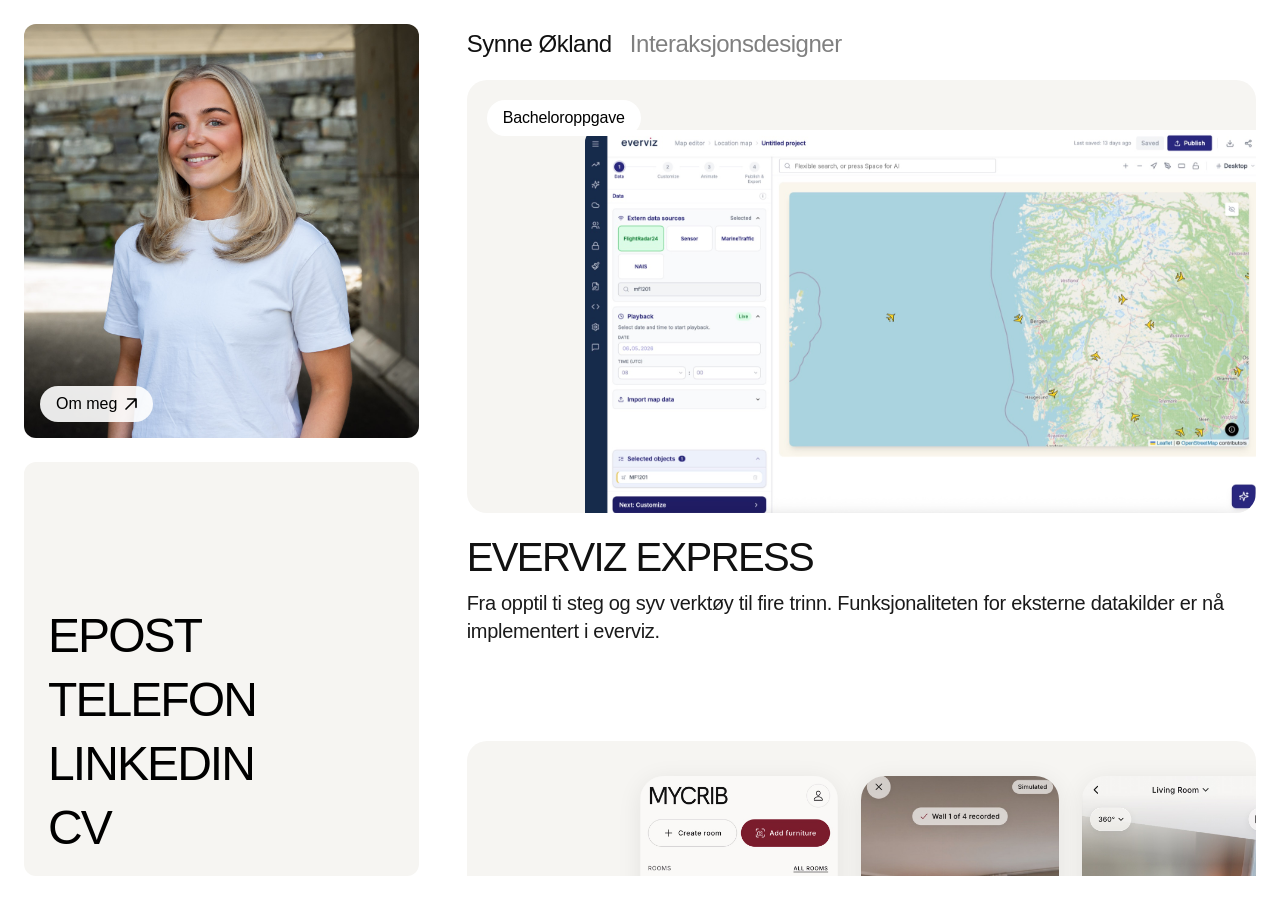
==== index.html @ ce594c03 "Brukersitater og co-design-workshop Co-Authored-By: Claude Opus 5.5 <noreply@anthropic.com>" ====
<!DOCTYPE html>
<html lang="no">

<head>
  <meta charset="UTF-8" />
  <meta name="viewport" content="width=device-width, initial-scale=1.0" />
  <title>Synne Økland — UX Portfolio</title>
  <link rel="preconnect" href="https://fonts.googleapis.com" />
  <link rel="preconnect" href="https://fonts.gstatic.com" crossorigin />
  <link href="https://fonts.googleapis.com/css2?family=Inter:wght@400;500;600&display=swap" rel="stylesheet" />
  <link rel="stylesheet" href="css/styles.css?v=9" />
</head>

<body>
  <div class="page-shell page-shell--case page-shell--home">

    <!-- Venstre kolonne: bilde øverst, kontaktlenker under -->
    <aside class="page-sidebar">
      <div class="card-home card-home--image">
        <img class="card-home__photo" src="assets/images/portrait.jpg" alt="Portrett av Synne Økland" />
      </div>
      <div class="card-home card-home--links">
        <div class="card-home__links">
          <a class="contact-link" href="mailto:synne.okland@gmail.com">
            <span class="contact-link__text">Epost</span>
            <span class="contact-link__icon"><img src="assets/icons/arrow-up-right.svg" alt="" /></span>
          </a>
          <a class="contact-link" href="tel:+4790672564">
            <span class="contact-link__text">Telefon</span>
            <span class="contact-link__icon"><img src="assets/icons/arrow-up-right.svg" alt="" /></span>
          </a>
          <a class="contact-link" href="https://www.linkedin.com/in/synne-%C3%B8kland-1a6081264/" target="_blank" rel="noopener">
            <span class="contact-link__text">Linkedin</span>
            <span class="contact-link__icon"><img src="assets/icons/arrow-up-right.svg" alt="" /></span>
          </a>
          <a class="contact-link" href="assets/cv.pdf" target="_blank" rel="noopener">
            <span class="contact-link__text">cv</span>
            <span class="contact-link__icon"><img src="assets/icons/arrow-up-right.svg" alt="" /></span>
          </a>
        </div>
      </div>
    </aside>

    <!-- Innhold: scrollbar liste med prosjekter -->
    <main class="page-content page-content--home">
      <header class="page-nav">
        <h1 class="page-nav__title page-nav__title--project">Synne Økland <span class="page-nav__role">Interaksjonsdesigner</span></h1>
      </header>

      <a class="project-card project-card--featured" href="everviz.html">
        <div class="project-card__media">
          <span class="project-card__badge">Bacheloroppgave</span>
          <div class="project-card__frame project-card__frame--everviz">
            <img src="assets/images/project-everviz.jpg" alt="Skjermbilde av everviz-dashbordet" />
          </div>
        </div>
        <div class="project-card__header">
          <p class="project-card__title">everviz express</p>
          <span class="icon-button icon-button--outline">
            <img src="assets/icons/arrow-up-right.svg" alt="" />
          </span>
        </div>
        <p class="project-card__text">Fra opptil ti steg og syv verktøy til fire trinn. Funksjonaliteten for eksterne datakilder er nå implementert i everviz.</p>
      </a>

      <a class="project-card" href="mycrib.html">
        <div class="project-card__media">
          <div class="project-card__phones">
            <img src="assets/images/mycrib-home.jpg" alt="MyCrib hjemskjerm" />
            <img src="assets/images/mycrib-scan-room.jpg" alt="MyCrib skanner rommet" />
            <img src="assets/images/mycrib-chat.jpg" alt="MyCrib rom med chat" />
          </div>
        </div>
        <div class="project-card__header">
          <p class="project-card__title">MyCrib</p>
          <span class="icon-button icon-button--outline">
            <img src="assets/icons/arrow-up-right.svg" alt="" />
          </span>
        </div>
        <p class="project-card__text">Interiørhjelp like enkelt som ChatGPT, men med rommets faktiske mål.</p>
      </a>

      <section class="project-more" aria-labelledby="more-title">
        <h2 class="project-more__title" id="more-title">Andre prosjekter</h2>
        <div class="project-more__grid">
          <a class="project-card project-card--small" href="changewatcher.html">
            <div class="project-card__media">
              <div class="project-card__frame project-card__frame--changewatcher-1">
                <img src="assets/images/project-changewatcher-2.jpg" alt="Skjermbilde av Change Watcher, del 1" />
              </div>
              <div class="project-card__frame project-card__frame--changewatcher-2">
                <img src="assets/images/project-changewatcher-1.png" alt="Skjermbilde av Change Watcher, del 2" />
              </div>
            </div>
            <div class="project-card__header">
              <p class="project-card__title">Change Watcher</p>
              <span class="icon-button icon-button--outline">
                <img src="assets/icons/arrow-up-right.svg" alt="" />
              </span>
            </div>
            <p class="project-card__text">90 % av testdeltakerne syntes funksjonen gjorde det lettere å følge med på designendringer.</p>
          </a>

          <a class="project-card project-card--small" href="academy.html">
            <div class="project-card__media">
              <div class="project-card__frame project-card__frame--academy">
                <img src="assets/images/project-academy.jpg" alt="Skjermbilde av Academy-plattformen" />
              </div>
            </div>
            <div class="project-card__header">
              <p class="project-card__title">Omega 365 Academy</p>
              <span class="icon-button icon-button--outline">
                <img src="assets/icons/arrow-up-right.svg" alt="" />
              </span>
            </div>
            <p class="project-card__text">Kurs, videoer og artikler fikk en tydelig struktur, og brukerne fant raskere fram.</p>
          </a>

          <a class="project-card project-card--small" href="myeachtrax.html">
            <div class="project-card__media">
              <div class="project-card__mockup">
                <img src="assets/images/myeachtrax-hero.png" alt="MyEachtraX på mobil" />
              </div>
            </div>
            <div class="project-card__header">
              <p class="project-card__title">MyEachtraX</p>
              <span class="icon-button icon-button--outline">
                <img src="assets/icons/arrow-up-right.svg" alt="" />
              </span>
            </div>
            <p class="project-card__text">Alle testdeltakerne løste oppgavene raskere enn før, bare gjennom bedre design.</p>
          </a>
        </div>
      </section>

    </main>
  </div>
  <script src="js/scroll.js?v=2"></script>
  <script src="js/about.js?v=6"></script>
</body>

</html>
---- css/styles.css ----
/* ===========================================================
   Design tokens (from Figma variables)
   =========================================================== */
:root {
  /* Colors */
  --color-primary: #dffd95;
  --color-secondary: #ffbfe0;
  --color-highlight: #ffffff;
  --color-heading: #0c0908;
  --color-body: #777777;
  --color-surface: #f6f5f2;
  --color-background: #fdfcfb;
  --color-grey-500: #777777;
  --color-white: #ffffff;
  --color-black: #000000;

  /* Spacing */
  --space-4: 4px;
  --space-16: 16px;
  --space-24: 24px;
  --space-48: 48px;
  --space-64: 64px;

  /* Radius */
  --radius-large: 12px;
  --radius-medium: 16px;
  --radius-pill: 21px;

  /* Typography */
  --font-family: 'Inter', -apple-system, BlinkMacSystemFont, sans-serif;

  --heading-h1-size: 48px;
  --heading-h1-weight: 500;
  --heading-h1-line-height: 100%;

  --body-size: 16px;
  --body-weight: 400;
  --body-line-height: 24px;

  --overline-large-size: 20px;
  --overline-large-weight: 500;
  --overline-large-line-height: 100%;

  --shadow-icon-button: 0px 3px 5px 0px rgba(0, 0, 0, 0.25);
}

/* ===========================================================
   Reset
   =========================================================== */
*,
*::before,
*::after {
  box-sizing: border-box;
}

html,
body {
  margin: 0;
  padding: 0;
}

body {
  background: var(--color-white);
  font-family: var(--font-family);
  color: var(--color-heading);
  -webkit-font-smoothing: antialiased;
}

img {
  display: block;
  max-width: 100%;
}

a {
  color: inherit;
  text-decoration: none;
}

p {
  margin: 0;
}

/* ===========================================================
   Layout — home-cards grid
   =========================================================== */
.home {
  width: 100%;
  height: 100vh;
  background: var(--color-white);
  display: flex;
}

.home-cards {
  display: grid;
  grid-template-columns: repeat(3, minmax(280px, 1fr));
  grid-template-rows: repeat(2, 1fr);
  gap: var(--space-24);
  padding: var(--space-24);
  width: 100%;
  height: 100%;
}

.home-cards .card-home {
  height: 100%;
}

/* ===========================================================
   Card base
   =========================================================== */
.card-home {
  position: relative;
  display: flex;
  flex-direction: column;
  justify-content: space-between;
  border-radius: var(--radius-large);
  padding: var(--space-24);
  overflow: hidden;
  background: var(--color-surface);
}

.card-home--image {
  justify-content: flex-end;
  padding: var(--space-24);
}

.card-home--links {
  justify-content: flex-end;
}

.card-home__photo {
  position: absolute;
  inset: 0;
  width: 150.04%;
  height: 100%;
  max-width: none;
  left: -32.07%;
  top: 0;
  object-fit: cover;
  pointer-events: none;
}

/* ===========================================================
   Nav-card spotlight interaction (from Figma "State=hover" variants)
   Hovering one nav-card dims the other three; the hovered card
   optionally tints to its accent color; the icon-button loses
   its border on the hovered card.
   =========================================================== */
.card-home--nav {
  cursor: pointer;
  transition: background-color 0.25s ease, opacity 0.25s ease;
}

.home-cards:has(.card-home--nav:hover) .card-home--nav:not(:hover) {
  background: var(--color-background);
  opacity: 0.4;
}

.card-home--nav[data-accent="primary"]:hover {
  background: var(--color-primary);
}

.card-home--nav[data-accent="secondary"]:hover {
  background: var(--color-secondary);
}

.card-home--nav:hover .icon-button {
  border-color: transparent;
}

/* Prosjektene mine: default shows a star, hover swaps it for the arrow icon-button */
.card-home--star-swap .icon-button {
  display: none;
}

.card-home--star-swap:hover .card-home__star {
  display: none;
}

.card-home--star-swap:hover .icon-button {
  display: flex;
}

.card-home__top {
  display: flex;
  align-items: center;
  justify-content: flex-end;
  width: 100%;
}

.card-home__bottom {
  display: flex;
  flex-direction: column;
  gap: var(--space-16);
  width: 100%;
}

.card-home__eyebrow {
  font-weight: var(--overline-large-weight);
  font-size: var(--overline-large-size);
  line-height: var(--overline-large-line-height);
  color: var(--color-grey-500);
  text-transform: uppercase;
  margin: 0;
}

.card-home__title {
  font-weight: var(--heading-h1-weight);
  font-size: var(--heading-h1-size);
  line-height: var(--heading-h1-line-height);
  color: var(--color-heading);
  text-transform: uppercase;
  margin: 0;
  max-width: 350px;
}

.card-home__text {
  font-weight: var(--body-weight);
  font-size: var(--body-size);
  line-height: var(--body-line-height);
  color: var(--color-body);
  margin: 0;
}

/* Icon button (top-right circular button) */
.icon-button {
  display: flex;
  align-items: center;
  justify-content: center;
  width: 41px;
  height: 41px;
  padding: var(--space-4);
  border-radius: var(--radius-pill);
  border: 0.2px solid var(--color-grey-500);
  background: var(--color-surface);
  box-shadow: var(--shadow-icon-button);
  flex-shrink: 0;
}

.icon-button img {
  width: 24px;
  height: 24px;
}

.card-home__star {
  width: 41px;
  height: 41px;
  flex-shrink: 0;
  filter: drop-shadow(0px 3px 5px rgba(0, 0, 0, 0.25));
}

/* Contact links list card */
.card-home__links {
  display: flex;
  flex-direction: column;
  gap: var(--space-16);
  width: 100%;
}

.contact-link {
  display: inline-flex;
  align-items: center;
  gap: 0;
  transition: gap 0.2s ease;
}

.contact-link__text {
  font-weight: var(--heading-h1-weight);
  font-size: var(--heading-h1-size);
  line-height: var(--heading-h1-line-height);
  color: var(--color-black);
  text-transform: uppercase;
  white-space: nowrap;
}

.contact-link__icon {
  display: flex;
  align-items: center;
  justify-content: center;
  width: 0;
  height: 41px;
  padding: 0;
  border-radius: var(--radius-pill);
  background: var(--color-background);
  box-shadow: var(--shadow-icon-button);
  overflow: hidden;
  opacity: 0;
  flex-shrink: 0;
  transition: width 0.2s ease, opacity 0.2s ease;
}

.contact-link__icon img {
  width: 24px;
  height: 24px;
  flex-shrink: 0;
}

.contact-link:hover,
.contact-link:focus-visible {
  gap: 8px;
}

.contact-link:hover .contact-link__icon,
.contact-link:focus-visible .contact-link__icon {
  width: 41px;
  opacity: 1;
}

/* ===========================================================
   Projects page (sidebar + scrollable project list)
   Uses the EXACT same 3-column/2-row grid math as .home-cards so
   the portrait/links cards never change size when navigating here.
   =========================================================== */
.page-shell {
  display: grid;
  grid-template-columns: repeat(3, minmax(280px, 1fr));
  grid-template-rows: repeat(2, 1fr);
  gap: var(--space-24);
  padding: var(--space-24);
  height: 100vh;
  background: var(--color-background);
}

.page-sidebar {
  grid-column: 1;
  grid-row: 1 / span 2;
  display: flex;
  flex-direction: column;
  gap: var(--space-24);
  min-height: 0;
}

.page-sidebar .card-home {
  flex: 1 1 0;
  min-height: 0;
}

.page-content {
  grid-column: 2 / span 2;
  grid-row: 1 / span 2;
  min-width: 0;
  min-height: 0;
  height: 100%;
  overflow-y: auto;
  display: flex;
  flex-direction: column;
  gap: var(--space-64);
  /* .page-shell already contributes 24px of grid gap here; this adds
     the remaining 24px so the sidebar-to-content space totals 48px,
     without touching the shared grid gap that keeps column widths
     identical to .home-cards. */
  padding-left: var(--space-24);
}

.page-nav {
  position: sticky;
  top: 0;
  z-index: 2;
  min-height: 41px;
  display: flex;
  align-items: center;
  justify-content: space-between;
  background: var(--color-background);
}

/* Forsida: 32px fra overskrift til første prosjekt (ikke 64px som mellom prosjektene).
   16px padding gir en ren kant når innhold scroller under den sticky toppen. */
.page-content:not(.page-content--project) .page-nav {
  box-sizing: content-box;
  padding-bottom: var(--space-16);
  margin-bottom: calc(var(--space-32, 32px) - var(--space-64) - var(--space-16));
}

.page-nav__left {
  display: flex;
  align-items: center;
  gap: var(--space-16);
}

.page-nav__title {
  font-family: var(--font-family);
  font-weight: 600;
  font-size: 24px;
  color: var(--color-black);
  margin: 0;
}

/* Icon-button variant used on the fdfcfb page background (no drop shadow, per design feedback) */
.icon-button--ghost {
  background: var(--color-background);
  box-shadow: none;
  text-decoration: none;
}

.page-nav__close {
  display: flex;
  align-items: center;
  justify-content: center;
  width: 61px;
  height: 61px;
}

.project-card {
  display: flex;
  flex-direction: column;
  gap: var(--space-16);
  width: 100%;
  cursor: pointer;
}

/* Reference box is the Figma frame: 889 x 488 */
.project-card__media {
  position: relative;
  background: var(--color-surface);
  border-radius: var(--radius-large);
  overflow: hidden;
  aspect-ratio: 889 / 488;
}

.project-card__frame {
  position: absolute;
  overflow: hidden;
}

.project-card__frame img {
  display: block;
  width: 100%;
  height: 100%;
  object-fit: cover;
}

/* MyCrib: three phone screens side by side, cropped at the bottom like the other cards */
.project-card__phones {
  position: absolute;
  left: 22%;
  top: 8%;
  display: flex;
  gap: 3%;
  width: 100%;
}

.project-card__phones img {
  width: 25%;
  height: auto;
  border-radius: 24px;
  box-shadow: 0 4px 24px rgba(0, 0, 0, 0.08);
}

/* Single mockup image centred in the card (MyEachtraX) */
.project-card__mockup {
  position: absolute;
  inset: 6% 0 6% 0;
  display: flex;
  justify-content: center;
}

.project-card__mockup img {
  height: 100%;
  width: auto;
}

/* Exact left/top/width/height % = Figma px offsets ÷ 889 (w) or 488 (h) */
.project-card__frame--everviz {
  left: 15%;
  top: 11.48%;
  width: 85.94%;
  height: 89.55%;
  border-top-left-radius: var(--radius-large);
  border-bottom-right-radius: var(--radius-large);
}

.project-card__frame--academy {
  left: 13.42%;
  top: 15.16%;
  width: 86.61%;
  height: 90.37%;
  border-top-left-radius: var(--radius-large);
  border-bottom-right-radius: var(--radius-large);
}

.project-card__frame--myeachtrax {
  left: 11.81%;
  top: 8.4%;
  width: 87.96%;
  height: 91.6%;
  border-top-left-radius: var(--radius-large);
  border-bottom-right-radius: var(--radius-large);
}

.project-card__frame--changewatcher-1 {
  left: 15%;
  top: 11.07%;
  width: 62.32%;
  height: 108.4%;
  border-top-left-radius: var(--radius-medium);
  border-top-right-radius: var(--radius-medium);
}

/* Change Watcher's two images use Figma's exact (non-centered) crop
   offsets instead of object-fit:cover, so no unintended edge of the
   source screenshot (e.g. the pink UI chrome) bleeds into view. */
.project-card__frame--changewatcher-1 img {
  position: absolute;
  left: -57.49%;
  top: -1.32%;
  width: 158.84%;
  height: 101.32%;
  max-width: none;
  object-fit: unset;
}

.project-card__frame--changewatcher-2 img {
  position: absolute;
  left: -1.71%;
  top: -1.31%;
  width: 103.4%;
  height: 118.12%;
  max-width: none;
  object-fit: unset;
}

.project-card__frame--changewatcher-2 {
  left: 81.03%;
  top: 11.07%;
  width: 49.83%;
  height: 109.84%;
  border-top-left-radius: var(--radius-medium);
  border-top-right-radius: var(--radius-medium);
}

/* Arrow button only appears when the whole project-card is hovered/focused */
.project-card .icon-button {
  opacity: 0;
  transition: opacity 0.2s ease;
}

.project-card:hover .icon-button,
.project-card:focus-within .icon-button {
  opacity: 1;
}

.project-card__header {
  display: flex;
  align-items: flex-end;
  gap: 8px;
}

.project-card__title {
  font-family: var(--font-family);
  font-weight: 600;
  font-size: 32px;
  color: var(--color-black);
  text-transform: uppercase;
  margin: 0;
}

.project-card__text {
  font-weight: var(--body-weight);
  font-size: var(--body-size);
  line-height: var(--body-line-height);
  color: var(--color-body);
  max-width: 591px;
  margin: 0;
}

.project-card__link {
  color: var(--color-body);
  text-decoration: underline;
}

/* ===========================================================
   Case study page (everviz.html)
   Typography, colours and spacing modelled on the reference case
   study layout: tight Helvetica display type, grey labels, large
   section rhythm (144px), rounded light-grey media frames.
   4pt system: every size, line-height and spacing is a multiple of 4.
   =========================================================== */
:root {
  --case-font: 'Helvetica Neue', Helvetica, Arial, sans-serif;
  --case-ink: #111111;
  --case-text: #1a1a1a;
  --case-muted: #808080;
  --case-line: #e6e6e6;
  --case-media-bg: #f6f5f2;
  --case-radius: 20px;

  --case-title-size: 72px;
  --case-h2-size: 40px;
  --case-h3-size: 24px;
  --case-body-size: 20px;
  --case-label-size: 16px;
  --case-caption-size: 16px;

  /* line-heights (4pt) */
  --case-body-lh: 28px;
  --case-label-lh: 20px;
  --case-caption-lh: 24px;

  --case-section-gap: 144px;
  --case-sub-gap: 48px;
}

.page-shell--case {
  background: var(--color-white);
}

.page-content--project {
  gap: 0;
}

/* Nav: flat white circles with a thin grey border, dark icons */
.page-content--project .page-nav {
  min-height: 40px;
  box-sizing: content-box;
  padding-bottom: var(--space-16);
  background: var(--color-white);
}

.page-content--project .page-nav__close {
  width: 40px;
  height: 40px;
}

.icon-button--outline {
  width: 40px;
  height: 40px;
  background: var(--color-white);
  border: 1px solid var(--case-line);
  box-shadow: none;
}

.icon-button--outline img {
  filter: brightness(0);
}

.page-nav__title--project {
  font-family: var(--case-font);
  font-weight: 500;
  font-size: 24px;
  letter-spacing: -0.02em;
  color: var(--case-ink);
}

/* ---------- Article ---------- */
.case {
  width: 100%;
  padding: 64px 0 var(--case-section-gap);
  font-family: var(--case-font);
  color: var(--case-text);
}

.case :where(p, h1, h2, h3, dl, dd, ul, figure) {
  margin: 0;
}

.case__intro {
  padding-bottom: 20px;
  border-bottom: 1px solid var(--case-line);
}

.case__title {
  font-weight: 500;
  font-size: var(--case-title-size);
  line-height: var(--case-title-size);
  letter-spacing: -0.045em;
  color: var(--case-ink);
  text-transform: uppercase;
}

.case__client {
  margin-top: 16px;
  font-size: 20px;
  line-height: 28px;
  letter-spacing: -0.015em;
  color: var(--case-muted);
}

/* Overview: facts column (30%) + description/context column */
.case__overview {
  display: grid;
  grid-template-columns: 30% minmax(0, 1fr);
  column-gap: 40px;
  align-items: start;
  margin-top: 40px;
}

.case__facts,
.case__summary {
  display: flex;
  flex-direction: column;
  gap: 32px;
}

.case__label {
  margin-bottom: 8px;
  font-size: var(--case-label-size);
  line-height: var(--case-label-lh);
  letter-spacing: -0.01em;
  color: var(--case-muted);
  text-transform: uppercase;
}

.case__text {
  font-size: var(--case-body-size);
  line-height: var(--case-body-lh);
  letter-spacing: -0.015em;
  color: var(--case-text);
}

.case__line {
  display: block;
  line-height: 32px;
}

/* ---------- Media ---------- */
.case__media {
  position: relative;
  overflow: hidden;
  background: var(--case-media-bg);
  border-radius: var(--case-radius);
}

.case__media--hero {
  margin-top: 48px;
  padding: 36px 72px;
}

.case__media--hero img {
  width: 100%;
  height: auto;
  border-radius: 8px;
  box-shadow: 0 4px 24px rgba(0, 0, 0, 0.06);
}

.case__figure {
  margin-top: 24px;
}

.case__media-row {
  display: grid;
  grid-template-columns: repeat(2, minmax(0, 1fr));
  gap: 20px;
}

.case__media-row--3 {
  grid-template-columns: repeat(3, minmax(0, 1fr));
}

.case__media--contain,
.case__media--placeholder {
  display: flex;
  align-items: center;
  justify-content: center;
  height: 360px;
  padding: 36px;
}

.case__media--contain img {
  max-width: 100%;
  max-height: 100%;
  width: auto;
  height: auto;
  border-radius: 8px;
}

.case__media--tall {
  height: 480px;
}

/* Status pill next to the client line (e.g. «Pågår») */
.case__status {
  display: inline-block;
  margin-left: 12px;
  padding: 4px 12px;
  border-radius: 20px;
  background: var(--case-media-bg);
  font-size: 14px;
  line-height: 20px;
  color: var(--case-text);
  vertical-align: 2px;
}

/* Hero with phone screenshots side by side */
.case__media--phones {
  margin-top: 48px;
  display: flex;
  justify-content: center;
  gap: 32px;
  padding: 48px 32px;
}

.case__media--phones img {
  width: calc((100% - 64px) / 3);
  max-width: 240px;
  height: auto;
  border-radius: 24px;
  box-shadow: 0 4px 24px rgba(0, 0, 0, 0.08);
}

/* Figma sheets (design system, proposal sections): image at natural ratio inside a grey frame */
.case__media--sheet {
  display: flex;
  align-items: flex-start;
  justify-content: center;
  padding: 32px;
}

.case__media--sheet img {
  width: 100%;
  height: auto;
  border-radius: 8px;
  box-shadow: 0 4px 24px rgba(0, 0, 0, 0.06);
}

.case__media--sheet-wide {
  padding: 40px 48px;
}

.case__figure + .case__figure {
  margin-top: 32px;
}

/* Hero with a transparent device mockup: no shadow box, capped height */
.case__media--mockup {
  display: flex;
  justify-content: center;
  padding: 48px;
}

.case__media--mockup img {
  width: auto;
  max-width: 100%;
  height: 560px;
  object-fit: contain;
  border-radius: 0;
  box-shadow: none;
}

.case__media--phones-4 {
  gap: 24px;
}

.case__media--phones-4 img {
  width: calc((100% - 72px) / 4);
  border-radius: 20px;
}

.case__media-row .case__media--sheet {
  padding: 16px;
}

.case__media--video {
  padding: 32px;
}

.case__media--video video {
  display: block;
  width: 100%;
  border-radius: 8px;
  box-shadow: 0 4px 24px rgba(0, 0, 0, 0.06);
}

/* Merknad om noe som ikke er ferdig */
.case__note {
  padding: 16px 20px;
  border-radius: 12px;
  background: var(--case-media-bg);
  font-size: var(--case-body-size);
  line-height: var(--case-body-lh);
  letter-spacing: -0.015em;
  color: var(--case-text);
}

.case__media-row--compare {
  align-items: stretch;
}

.case__media-row--compare .case__media--sheet {
  align-items: center;
}

.case__compare-item {
  display: flex;
  flex-direction: column;
  min-width: 0;
}

.case__compare-item .case__media {
  flex: 1;
}

.case__compare-item .case__caption {
  margin: 12px 0 0;
  min-height: 72px;
}

/* Telefonbilder: to store side om side, eller én i en kontekstrad */
.case__media--phones-2 {
  gap: 40px;
  padding: 48px;
}

.case__media--phones-2 img {
  width: calc((100% - 40px) / 2);
  max-width: 320px;
}

.case__media-row--context {
  grid-template-columns: minmax(0, 1fr) minmax(0, 1fr);
}

.case__media--phones-1 {
  margin-top: 0;
  align-items: center;
  padding: 32px;
}

.case__media--phones-1 img {
  width: 100%;
  max-width: 300px;
}

/* Tidspunkt over underoverskriftene i prosessen */
.case__phase {
  margin: 0 0 4px;
  font-size: var(--case-label-size);
  line-height: var(--case-label-lh);
  color: var(--case-muted);
  text-transform: uppercase;
}

.case__heading + .case__intro-text {
  margin-bottom: 40px;
}

/* Innsiktskort */
.case__insights {
  display: grid;
  grid-template-columns: repeat(3, minmax(0, 1fr));
  align-items: stretch;
  gap: 16px;
}

.case__insight {
  padding: 24px;
  border-radius: var(--case-radius);
  background: var(--case-media-bg);
}

.case__insight p {
  margin: 0;
}

.case__insight-stat {
  font-weight: 500;
  font-size: 32px;
  line-height: 36px;
  letter-spacing: -0.03em;
  color: var(--case-ink);
}

.case__insight-title {
  margin-top: 12px !important;
  font-weight: 500;
  font-size: 18px;
  line-height: 24px;
  letter-spacing: -0.015em;
  color: var(--case-ink);
}

.case__insight-text {
  margin-top: 8px !important;
  font-size: 16px;
  line-height: 24px;
  color: var(--case-muted);
}

/* Fra innsikt til designvalg */
.case__map {
  margin: 0;
  border-top: 1px solid var(--case-line);
}

.case__map-row {
  display: grid;
  grid-template-columns: minmax(0, 2fr) minmax(0, 3fr);
  gap: 32px;
  padding: 20px 0;
  border-bottom: 1px solid var(--case-line);
}

.case__map dt {
  font-weight: 500;
  font-size: var(--case-body-size);
  line-height: var(--case-body-lh);
  letter-spacing: -0.015em;
  color: var(--case-ink);
}

.case__map dd {
  margin: 0;
  font-size: var(--case-body-size);
  line-height: var(--case-body-lh);
  letter-spacing: -0.015em;
  color: var(--case-text);
}

@media (max-width: 1100px) {
  .case__insights {
    grid-template-columns: repeat(2, minmax(0, 1fr));
  }

  .case__map-row {
    grid-template-columns: minmax(0, 1fr);
    gap: 4px;
  }
}

@media (max-width: 640px) {
  .case__insights {
    grid-template-columns: minmax(0, 1fr);
  }
}

/* Uthevede sitater fra brukere */
.case__pullquotes {
  display: grid;
  grid-template-columns: repeat(2, minmax(0, 1fr));
  gap: 32px;
  margin-top: 40px;
}

.case__pullquotes--single {
  grid-template-columns: minmax(0, 1fr);
  max-width: 720px;
}

.case__pullquote {
  margin: 0;
  padding-left: 20px;
  border-left: 2px solid var(--case-ink);
}

.case__pullquote blockquote {
  margin: 0;
  font-weight: 500;
  font-size: 28px;
  line-height: 36px;
  letter-spacing: -0.02em;
  color: var(--case-ink);
}

.case__pullquote figcaption {
  margin-top: 12px;
  font-size: var(--case-label-size);
  line-height: var(--case-label-lh);
  color: var(--case-muted);
}

@media (max-width: 640px) {
  .case__pullquotes {
    grid-template-columns: minmax(0, 1fr);
  }

  .case__pullquote blockquote {
    font-size: 24px;
    line-height: 32px;
  }
}

/* Single full-width frame */
.case__media--wide {
  height: 480px;
}

.case__media--placeholder span {
  font-size: var(--case-caption-size);
  line-height: var(--case-caption-lh);
  color: #b3b3b3;
  text-align: center;
}

.case__caption {
  margin-top: 12px;
  font-size: var(--case-caption-size);
  line-height: var(--case-caption-lh);
  color: var(--case-muted);
}

/* ---------- Sections ---------- */
.case__section {
  margin-top: var(--case-section-gap);
}

.case__heading {
  margin-bottom: 16px;
  font-weight: 500;
  font-size: var(--case-h2-size);
  line-height: var(--case-h2-size);
  letter-spacing: -0.04em;
  color: var(--case-ink);
  text-transform: uppercase;
}

/* A section with subsections gets more air under its heading */
.case__heading:has(+ .case__sub) {
  margin-bottom: 40px;
}

.case__sub + .case__sub {
  margin-top: var(--case-sub-gap);
}

/* Caption -> next subheading needs a bit more space than text -> subheading */
.case__sub:has(.case__figure) + .case__sub {
  margin-top: 64px;
}

.case__subheading {
  margin-bottom: 12px;
  font-weight: 500;
  font-size: var(--case-h3-size);
  line-height: 28px;
  letter-spacing: -0.02em;
  color: var(--case-ink);
  text-transform: uppercase;
}

.case__prose > * + * {
  margin-top: 16px;
}

.case__stories {
  list-style: none;
  padding: 0;
  display: flex;
  flex-direction: column;
  gap: 12px;
  font-size: var(--case-body-size);
  line-height: var(--case-body-lh);
  letter-spacing: -0.015em;
  font-style: italic;
  color: var(--case-muted);
}

/* ===========================================================
   Forsiden i samme stil som prosjektsidene (4pt, Helvetica, grå rammer)
   =========================================================== */
.page-content--home .page-nav {
  min-height: 40px;
  box-sizing: content-box;
  padding-bottom: 16px;
  margin-bottom: 0;
  background: var(--color-white);
}

.page-content--home {
  gap: 0;
  padding-bottom: 96px;
  font-family: var(--case-font);
}

.page-content--home .project-card {
  gap: 0;
  margin-top: 48px;
}

.page-content--home .project-card + .project-card {
  margin-top: 96px;
}

.page-content--home .project-card__media {
  background: var(--case-media-bg);
  border-radius: var(--case-radius);
}

.page-content--home .project-card__header {
  align-items: center;
  gap: 12px;
  margin-top: 24px;
}

.page-content--home .project-card__title {
  font-family: var(--case-font);
  font-weight: 500;
  font-size: var(--case-h2-size);
  line-height: var(--case-h2-size);
  letter-spacing: -0.04em;
  color: var(--case-ink);
}

.page-content--home .project-card__text {
  margin-top: 12px;
  max-width: 72ch;
  font-family: var(--case-font);
  font-size: var(--case-body-size);
  line-height: var(--case-body-lh);
  letter-spacing: -0.015em;
  color: var(--case-text);
}

.page-content--home .project-card .icon-button {
  width: 40px;
  height: 40px;
}

/* Hovedprosjektet (bacheloroppgaven) markeres med en hvit merkelapp */
.project-card__badge {
  position: absolute;
  top: 20px;
  left: 20px;
  z-index: 1;
  padding: 8px 16px;
  border-radius: 20px;
  background: var(--color-highlight);
  font: 500 16px/20px var(--case-font);
  letter-spacing: -0.01em;
  color: var(--color-black);
}

.case__status--featured {
  background: var(--color-highlight);
  box-shadow: inset 0 0 0 1px var(--case-line);
  color: var(--color-black);
}

/* Andre prosjekter: mindre kort i rutenett under hovedprosjektene */
.project-more {
  margin-top: 144px;
}

.project-more__title {
  margin: 0 0 24px;
  font-family: var(--case-font);
  font-weight: 500;
  font-size: 24px;
  line-height: 28px;
  letter-spacing: -0.02em;
  text-transform: uppercase;
  color: var(--case-ink);
}

.project-more__grid {
  display: grid;
  grid-template-columns: repeat(3, minmax(0, 1fr));
  gap: 32px 24px;
}

.page-content--home .project-card--small,
.page-content--home .project-card--small + .project-card--small {
  margin-top: 0;
}

.page-content--home .project-card--small .project-card__media {
  border-radius: 16px;
}

.page-content--home .project-card--small .project-card__header {
  margin-top: 16px;
}

.page-content--home .project-card--small .project-card__title {
  font-size: 20px;
  line-height: 24px;
  letter-spacing: -0.02em;
}

.page-content--home .project-card--small .project-card__text {
  margin-top: 8px;
  font-size: 16px;
  line-height: 24px;
}

.page-content--home .project-card--small .icon-button {
  width: 32px;
  height: 32px;
}

@media (max-width: 1100px) {
  .project-more__grid {
    grid-template-columns: minmax(0, 1fr);
  }
}

.page-nav__role {
  margin-left: 12px;
  font-weight: 400;
  color: var(--case-muted);
}

/* Kontaktlenkene i samme skrift som resten */
.contact-link__text {
  font-family: var(--case-font);
  letter-spacing: -0.04em;
}

/* ===========================================================
   Om meg: portrettet vokser og fyller venstre kolonne (js/about.js)
   =========================================================== */
.page-sidebar {
  transition: gap 0.45s ease;
}

.page-sidebar .card-home {
  transition: flex-grow 0.45s cubic-bezier(0.2, 0.8, 0.2, 1), padding 0.45s ease, opacity 0.3s ease;
}

.page-sidebar.is-about {
  gap: 0;
}

.page-sidebar.is-about .card-home--image {
  flex-grow: 1;
}

.page-sidebar.is-about .card-home--links {
  flex-grow: 0.0001;
  padding-top: 0;
  padding-bottom: 0;
  opacity: 0;
  pointer-events: none;
}

/* Knappen dekker hele portrettet */
.about-trigger__button {
  position: absolute;
  inset: 0;
  z-index: 2;
  padding: 0;
  border: 0;
  background: none;
  text-align: left;
  cursor: pointer;
  font: inherit;
  color: inherit;
}

.about-trigger__button:focus-visible {
  outline: 2px solid var(--color-black);
  outline-offset: -4px;
  border-radius: var(--radius-large);
}

.about-trigger__pill {
  position: absolute;
  left: 16px;
  bottom: 16px;
  display: inline-flex;
  align-items: center;
  gap: 4px;
  padding: 8px 12px 8px 16px;
  border-radius: 20px;
  background: rgba(255, 255, 255, 0.9);
  font: 500 16px/20px var(--case-font);
  color: var(--color-black);
  transition: opacity 0.2s ease;
}

.about-trigger__hover {
  position: absolute;
  inset: 0;
  display: flex;
  flex-direction: column;
  justify-content: flex-end;
  gap: 12px;
  padding: 32px;
  background: var(--color-secondary);
  opacity: 0;
  transition: opacity 0.25s ease;
  font-family: var(--case-font);
}

.about-trigger__button:hover .about-trigger__hover,
.about-trigger__button:focus-visible .about-trigger__hover {
  opacity: 1;
}

.about-trigger__button:hover .about-trigger__pill,
.about-trigger__button:focus-visible .about-trigger__pill {
  opacity: 0;
}

.about-trigger__title {
  font-weight: 500;
  font-size: 40px;
  line-height: 40px;
  letter-spacing: -0.04em;
  text-transform: uppercase;
  color: var(--color-black);
}

.about-trigger__text {
  font-size: 20px;
  line-height: 28px;
  letter-spacing: -0.015em;
  color: var(--color-black);
}

.about-trigger__more {
  margin-top: 8px;
  font-size: 16px;
  line-height: 20px;
  text-decoration: underline;
  color: var(--color-black);
}

/* Pilknapp øverst til høyre ved hover */
.about-trigger__arrow {
  position: absolute;
  top: 24px;
  right: 24px;
  z-index: 1;
  display: flex;
  align-items: center;
  justify-content: center;
  width: 40px;
  height: 40px;
  border-radius: 50%;
  background: var(--color-white);
  box-shadow: 0 3px 8px rgba(0, 0, 0, 0.15);
  opacity: 0;
  transform: scale(0.9);
  transition: opacity 0.2s ease, transform 0.2s ease;
}

.about-trigger__arrow img {
  width: 24px;
  height: 24px;
}

.about-trigger__button:hover .about-trigger__arrow,
.about-trigger__button:focus-visible .about-trigger__arrow {
  opacity: 1;
  transform: none;
}

.about-trigger__pill img {
  width: 20px;
  height: 20px;
  filter: brightness(0);
}

/* Innholdet når kortet er åpent */
.about-content {
  position: absolute;
  inset: 0;
  z-index: 3;
  display: flex;
  flex-direction: column;
  background: var(--color-secondary);
  font-family: var(--case-font);
  color: var(--color-black);
  opacity: 0;
  transition: opacity 0.25s ease;
}

.about-content[hidden] {
  display: none;
}

.page-sidebar.is-about .about-content {
  opacity: 1;
}

.about-content__bar {
  display: flex;
  justify-content: flex-end;
  padding: 24px 24px 0;
}

.about-content__close {
  cursor: pointer;
}

.about-content__body {
  flex: 1;
  overflow-y: auto;
  padding: 8px 32px 48px;
  opacity: 0;
  transform: translateY(12px);
  transition: opacity 0.3s ease 0.2s, transform 0.3s ease 0.2s;
}

.page-sidebar.is-about .about-content__body {
  opacity: 1;
  transform: none;
}

.about-content p {
  margin: 0;
  font-size: var(--case-body-size);
  line-height: var(--case-body-lh);
  letter-spacing: -0.015em;
}

.about-content__title {
  margin: 0 0 24px;
  font-weight: 500;
  font-size: 40px;
  line-height: 40px;
  letter-spacing: -0.04em;
  text-transform: uppercase;
}

.about-content__prose > p + p {
  margin-top: 16px;
}

.about-content__block {
  margin-top: 40px;
}

.about-content .about-content__label {
  margin-bottom: 8px;
  font-size: var(--case-label-size);
  line-height: 20px;
  text-transform: uppercase;
  color: rgba(0, 0, 0, 0.55);
}

.about-content .about-content__job {
  margin-bottom: 4px;
  font-weight: 500;
  font-size: 24px;
  line-height: 28px;
}

.about-content__heading {
  margin: 0 0 12px;
  font-weight: 500;
  font-size: var(--case-h3-size);
  line-height: 28px;
  letter-spacing: -0.02em;
  text-transform: uppercase;
}

.about-content__quote {
  margin: 0;
  padding-left: 16px;
  border-left: 2px solid rgba(0, 0, 0, 0.2);
  font-size: var(--case-body-size);
  line-height: 28px;
  letter-spacing: -0.015em;
}

.about-content .about-content__note {
  margin-top: 12px;
  font-style: italic;
  color: rgba(0, 0, 0, 0.6);
}

.about-content__link {
  display: inline-block;
  margin-top: 12px;
  font-size: 16px;
  line-height: 20px;
  text-decoration: underline;
}

.about-content__photos {
  display: grid;
  grid-template-columns: repeat(2, minmax(0, 1fr));
  gap: 12px;
  margin-top: 20px;
}

.about-content__photos img {
  width: 100%;
  aspect-ratio: 4 / 5;
  object-fit: cover;
  border-radius: 12px;
}

@media (max-width: 1024px) {
  .page-sidebar.is-about .card-home--image {
    min-height: 80vh;
  }

  .page-sidebar.is-about .card-home--links {
    display: none;
  }
}

@media (prefers-reduced-motion: reduce) {
  .page-sidebar,
  .page-sidebar .card-home,
  .about-trigger__hover,
  .about-content,
  .about-content__body {
    transition: none;
  }
}

/* Merkenavn som skrives med små bokstaver (everviz) */
.case__title--brand,
.page-content--home .project-card__title--brand {
  text-transform: none;
}

/* ===========================================================
   Sideoverganger
   Mellom sider: myk overgang der venstre kolonne står stille og
   innholdet til høyre glir inn (View Transitions). Nettlesere uten
   støtte får en enkel inntoning av innholdet.
   =========================================================== */
@view-transition {
  navigation: auto;
}

.page-sidebar {
  view-transition-name: sidebar;
}

.page-content {
  view-transition-name: content;
}

::view-transition-old(content) {
  animation: page-out 0.2s ease both;
}

::view-transition-new(content) {
  animation: page-in 0.4s cubic-bezier(0.2, 0.8, 0.2, 1) both;
}

::view-transition-group(sidebar) {
  animation: none;
}

@keyframes page-out {
  to { opacity: 0; transform: translateY(-8px); }
}

@keyframes page-in {
  from { opacity: 0; transform: translateY(16px); }
  to { opacity: 1; transform: none; }
}

@supports not (view-transition-name: none) {
  .page-content {
    animation: page-in 0.45s cubic-bezier(0.2, 0.8, 0.2, 1) both;
  }
}

@media (prefers-reduced-motion: reduce) {
  ::view-transition-old(content),
  ::view-transition-new(content),
  .page-content {
    animation: none;
  }
}

/* ===========================================================
   Responsive
   =========================================================== */
@media (max-width: 1024px) {
  .home {
    height: auto;
    min-height: 100vh;
  }

  .home-cards {
    grid-template-columns: repeat(2, 1fr);
    grid-auto-rows: minmax(320px, auto);
    grid-template-rows: none;
    height: auto;
  }

  .home-cards .card-home {
    height: auto;
    min-height: 320px;
  }

  .page-shell {
    display: flex;
    flex-direction: column;
    height: auto;
    min-height: 100vh;
  }

  .page-sidebar {
    flex-direction: row;
    width: 100%;
    height: auto;
  }

  .page-sidebar .card-home {
    min-height: 240px;
  }

  .page-content {
    height: auto;
    overflow-y: visible;
  }
}

@media (max-width: 640px) {
  .home-cards {
    grid-template-columns: 1fr;
  }

  .card-home__title {
    max-width: 100%;
    font-size: 36px;
  }

  .contact-link {
    font-size: 36px;
  }

  .page-sidebar {
    flex-direction: column;
  }

  .project-card__title {
    font-size: 24px;
  }

  .project-card__media--split {
    flex-direction: column;
    padding: var(--space-16);
  }
}

@media (max-width: 1100px) {
  :root {
    --case-title-size: 56px;
    --case-h2-size: 32px;
    --case-section-gap: 112px;
  }

  .case__overview {
    grid-template-columns: minmax(0, 1fr);
    row-gap: 32px;
  }

  .case__facts {
    display: grid;
    grid-template-columns: repeat(2, minmax(0, 1fr));
  }

  .case__media--hero {
    padding: 24px 32px;
  }
}

@media (max-width: 640px) {
  :root {
    --case-title-size: 40px;
    --case-h2-size: 28px;
    --case-section-gap: 88px;
  }

  .case__facts,
  .case__media-row,
  .case__media-row--3 {
    grid-template-columns: minmax(0, 1fr);
  }

  .case__media--hero {
    padding: 16px;
  }
}
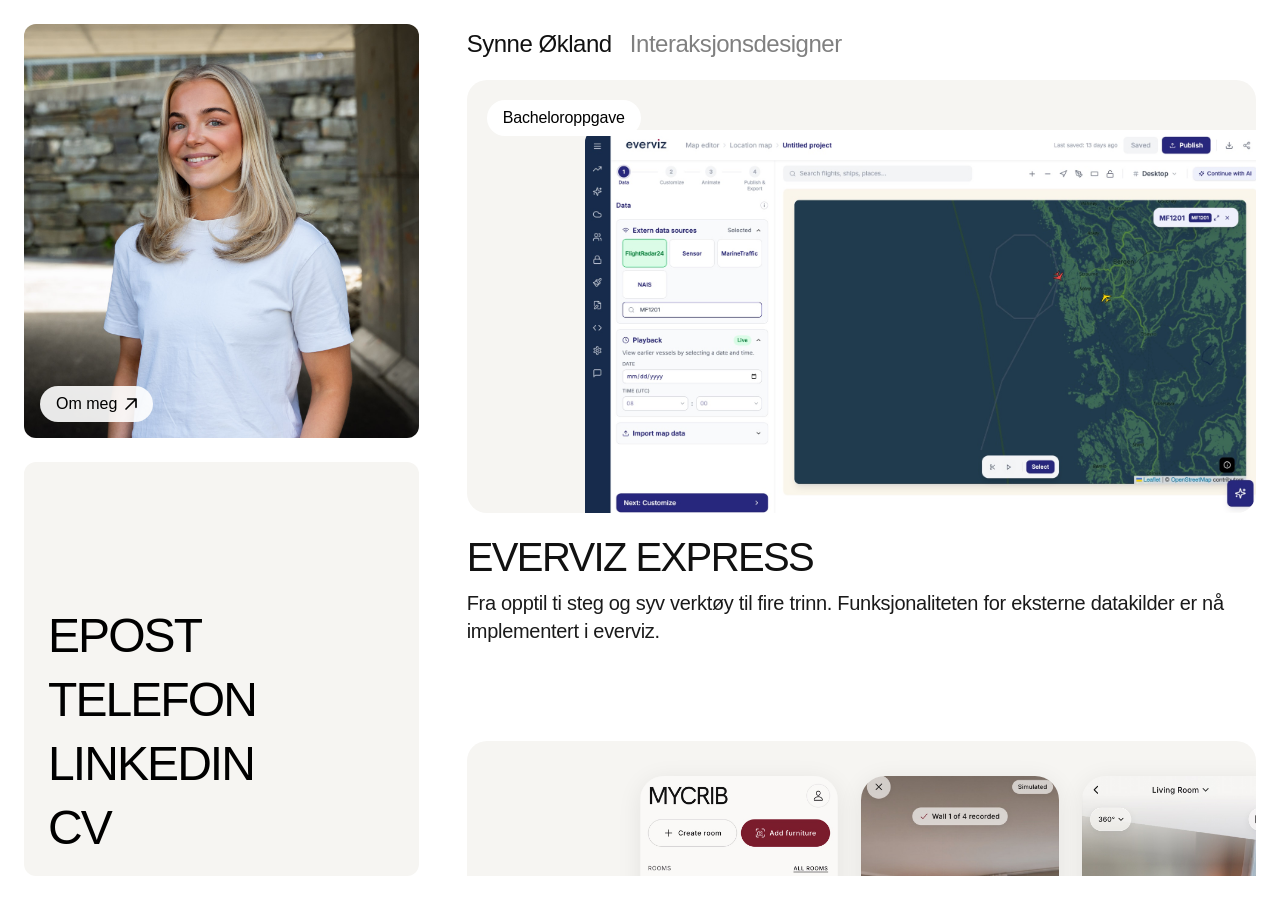
==== commit 6f8195fe: "everviz: toppbilde med mørkt kart Co-Authored-By: Claude Opus 5.5 <noreply@anthropic.com>" ====
--- a/index.html
+++ b/index.html
@@ -8,7 +8,7 @@
   <link rel="preconnect" href="https://fonts.googleapis.com" />
   <link rel="preconnect" href="https://fonts.gstatic.com" crossorigin />
   <link href="https://fonts.googleapis.com/css2?family=Inter:wght@400;500;600&display=swap" rel="stylesheet" />
-  <link rel="stylesheet" href="css/styles.css?v=9" />
+  <link rel="stylesheet" href="css/styles.css?v=12" />
 </head>
 
 <body>
@@ -51,7 +51,7 @@
         <div class="project-card__media">
           <span class="project-card__badge">Bacheloroppgave</span>
           <div class="project-card__frame project-card__frame--everviz">
-            <img src="assets/images/project-everviz.jpg" alt="Skjermbilde av everviz-dashbordet" />
+            <img src="assets/images/everviz-hero-dark.jpg" alt="Skjermbilde av everviz-dashbordet" />
           </div>
         </div>
         <div class="project-card__header">
@@ -136,7 +136,7 @@
     </main>
   </div>
   <script src="js/scroll.js?v=2"></script>
-  <script src="js/about.js?v=6"></script>
+  <script src="js/about.js?v=7"></script>
 </body>
 
 </html>
--- a/css/styles.css
+++ b/css/styles.css
@@ -860,6 +860,10 @@
 }
 
 /* Merknad om noe som ikke er ferdig */
+.case__text + .case__note {
+  margin-top: 16px;
+}
+
 .case__note {
   padding: 16px 20px;
   border-radius: 12px;
@@ -974,7 +978,65 @@
   color: var(--case-muted);
 }
 
+/* Fra funn til designvalg: én rad per funn */
+.case__findings {
+  border-top: 1px solid var(--case-line);
+}
+
+.case__finding {
+  display: grid;
+  grid-template-columns: minmax(0, 2fr) minmax(0, 3fr);
+  gap: 40px;
+  padding: 28px 0;
+  border-bottom: 1px solid var(--case-line);
+}
+
+.case__finding p {
+  margin: 0;
+}
+
+.case__finding-stat {
+  font-weight: 500;
+  font-size: 32px;
+  line-height: 36px;
+  letter-spacing: -0.03em;
+  color: var(--case-ink);
+}
+
+.case__finding-title {
+  margin-top: 4px !important;
+  font-weight: 500;
+  font-size: var(--case-body-size);
+  line-height: var(--case-body-lh);
+  color: var(--case-ink);
+}
+
+.case__finding-quote {
+  margin-top: 8px !important;
+  font-size: 16px;
+  line-height: 24px;
+  color: var(--case-muted);
+}
+
+.case__finding-choice {
+  font-size: var(--case-body-size);
+  line-height: var(--case-body-lh);
+  letter-spacing: -0.015em;
+  color: var(--case-text);
+}
+
+@media (max-width: 1100px) {
+  .case__finding {
+    grid-template-columns: minmax(0, 1fr);
+    gap: 12px;
+  }
+}
+
 /* Fra innsikt til designvalg */
+.case__map-intro {
+  margin: 0 0 24px;
+}
+
 .case__map {
   margin: 0;
   border-top: 1px solid var(--case-line);
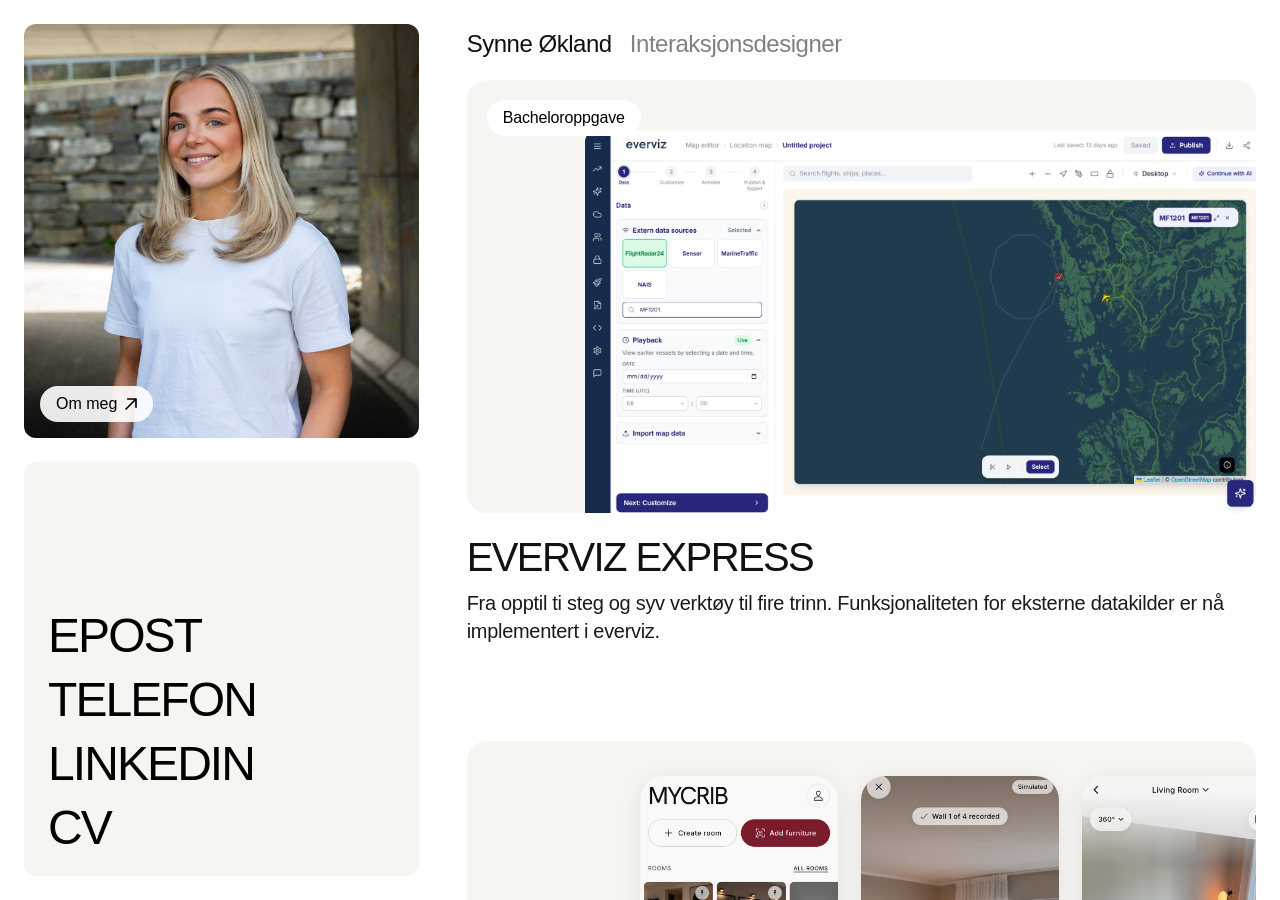
==== commit 3d6756fb: "Uten kolon, enklere publiseringstekst, navigasjon festet i toppen Co-Authored-By: Claude Opus 5.5 <n" ====
--- a/index.html
+++ b/index.html
@@ -8,7 +8,7 @@
   <link rel="preconnect" href="https://fonts.googleapis.com" />
   <link rel="preconnect" href="https://fonts.gstatic.com" crossorigin />
   <link href="https://fonts.googleapis.com/css2?family=Inter:wght@400;500;600&display=swap" rel="stylesheet" />
-  <link rel="stylesheet" href="css/styles.css?v=12" />
+  <link rel="stylesheet" href="css/styles.css?v=13" />
 </head>
 
 <body>
--- a/css/styles.css
+++ b/css/styles.css
@@ -1349,6 +1349,25 @@
   color: var(--case-muted);
 }
 
+/* Navigasjonslinjen festes helt i toppen: høyre kolonne går til kanten,
+   og avstanden ligger i navigasjonen i stedet for over den */
+@media (min-width: 1025px) {
+  .page-content {
+    margin-top: calc(-1 * var(--space-24));
+    margin-bottom: calc(-1 * var(--space-24));
+    height: auto;
+    align-self: stretch;
+  }
+
+  .page-content > .page-nav {
+    padding-top: var(--space-24);
+  }
+
+  .page-content--home {
+    padding-bottom: calc(96px + var(--space-24));
+  }
+}
+
 /* Kontaktlenkene i samme skrift som resten */
 .contact-link__text {
   font-family: var(--case-font);
